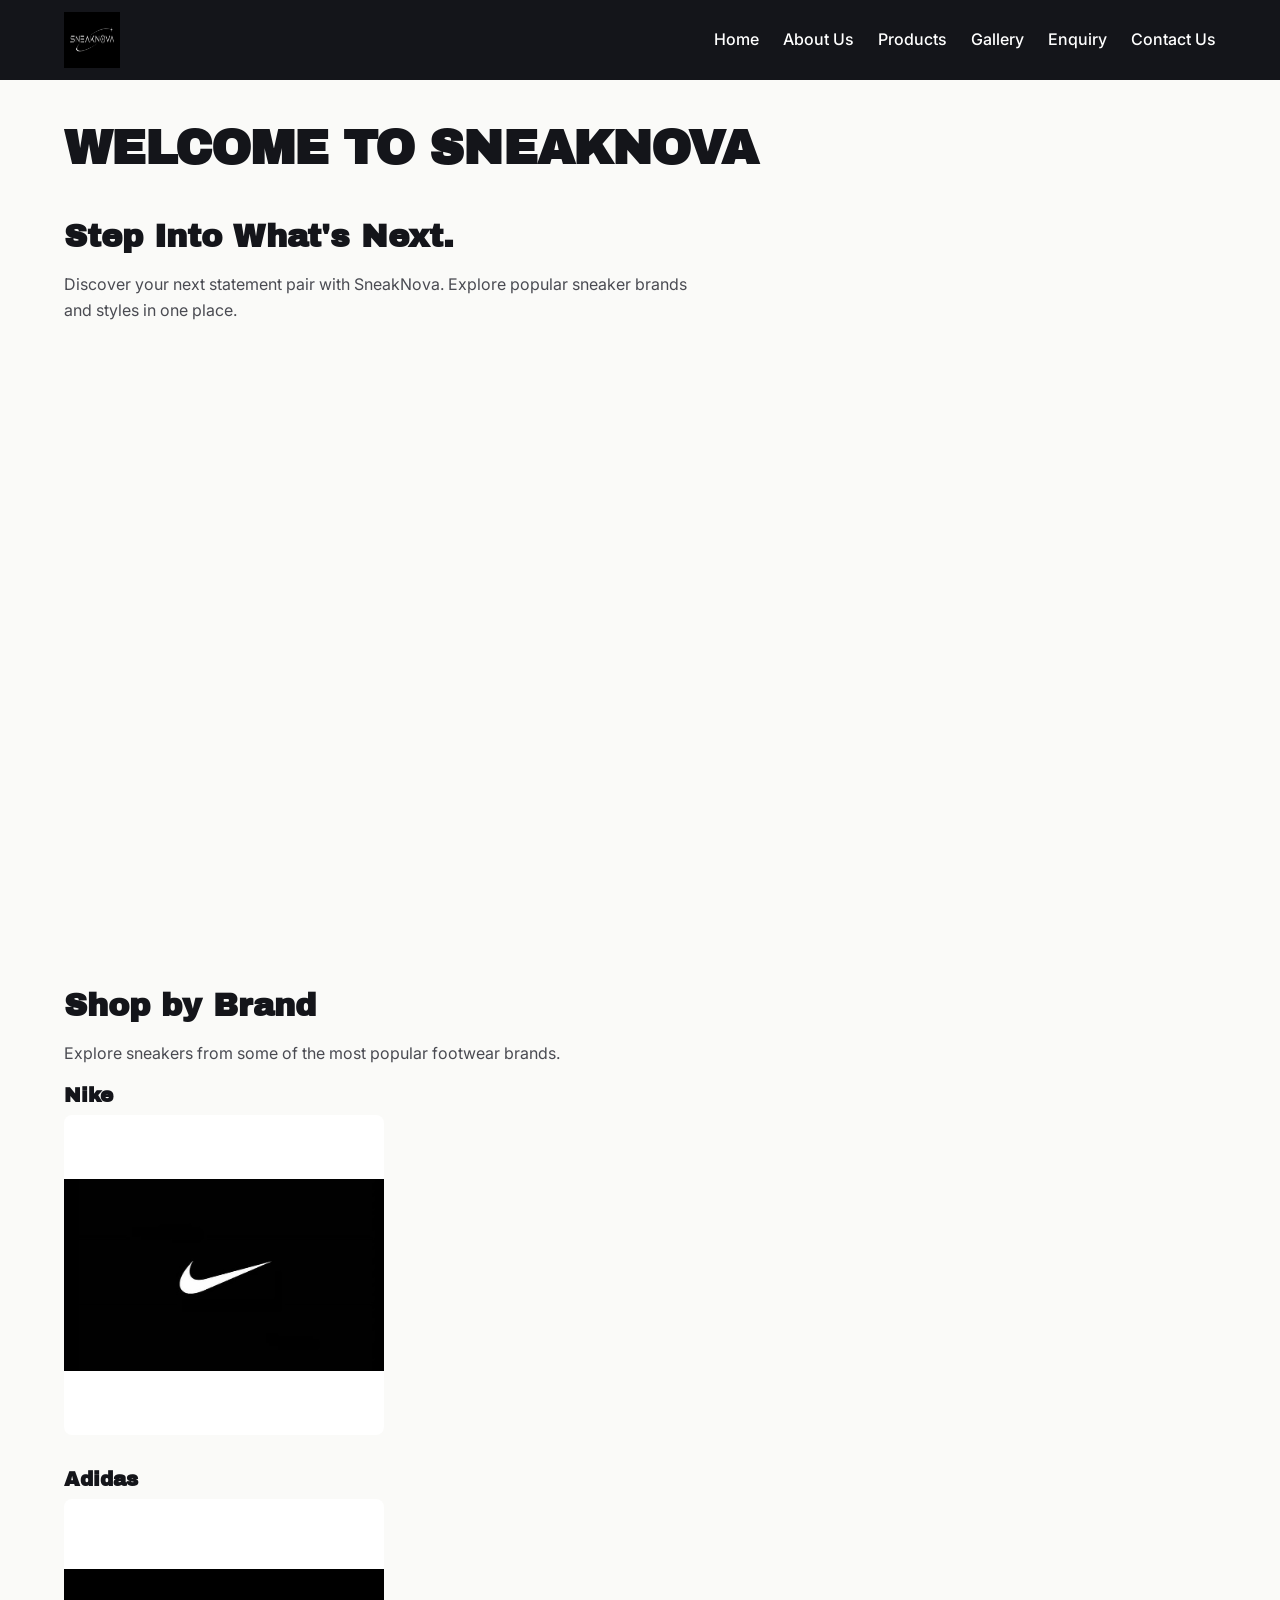
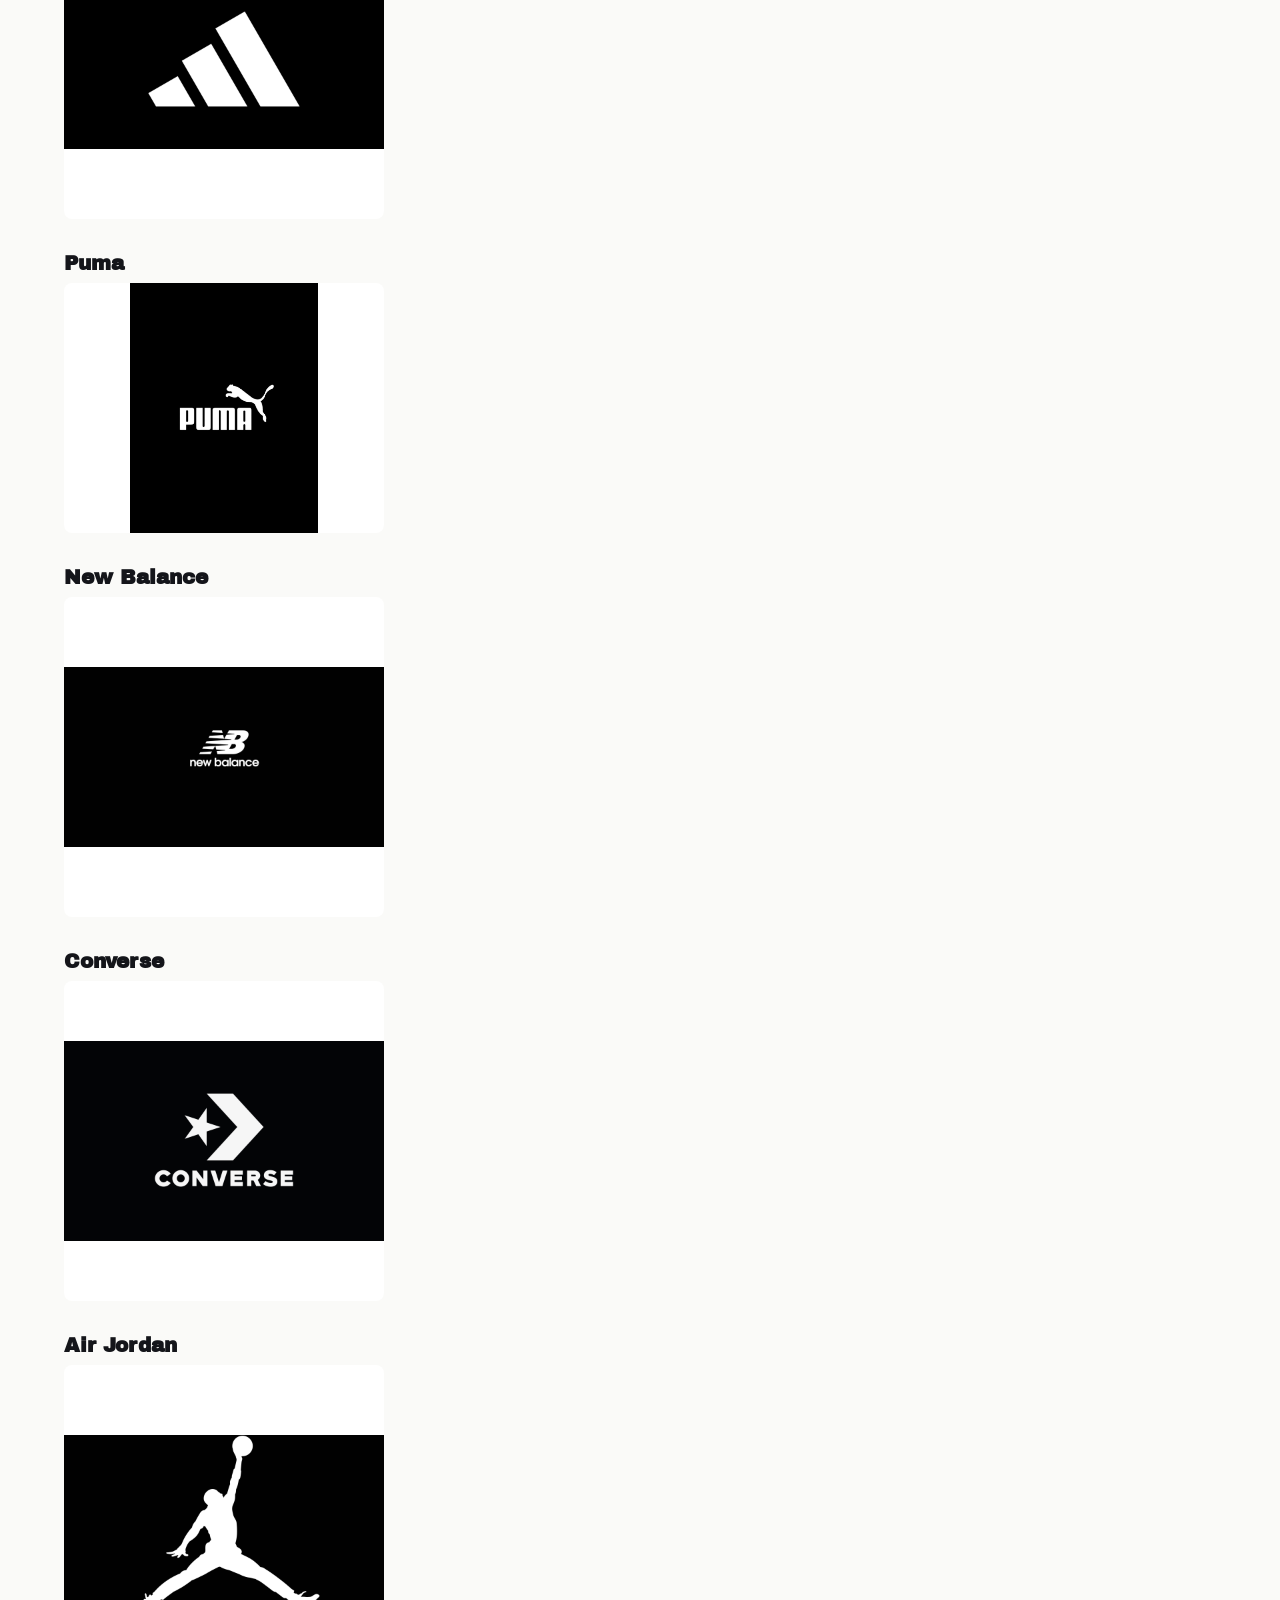
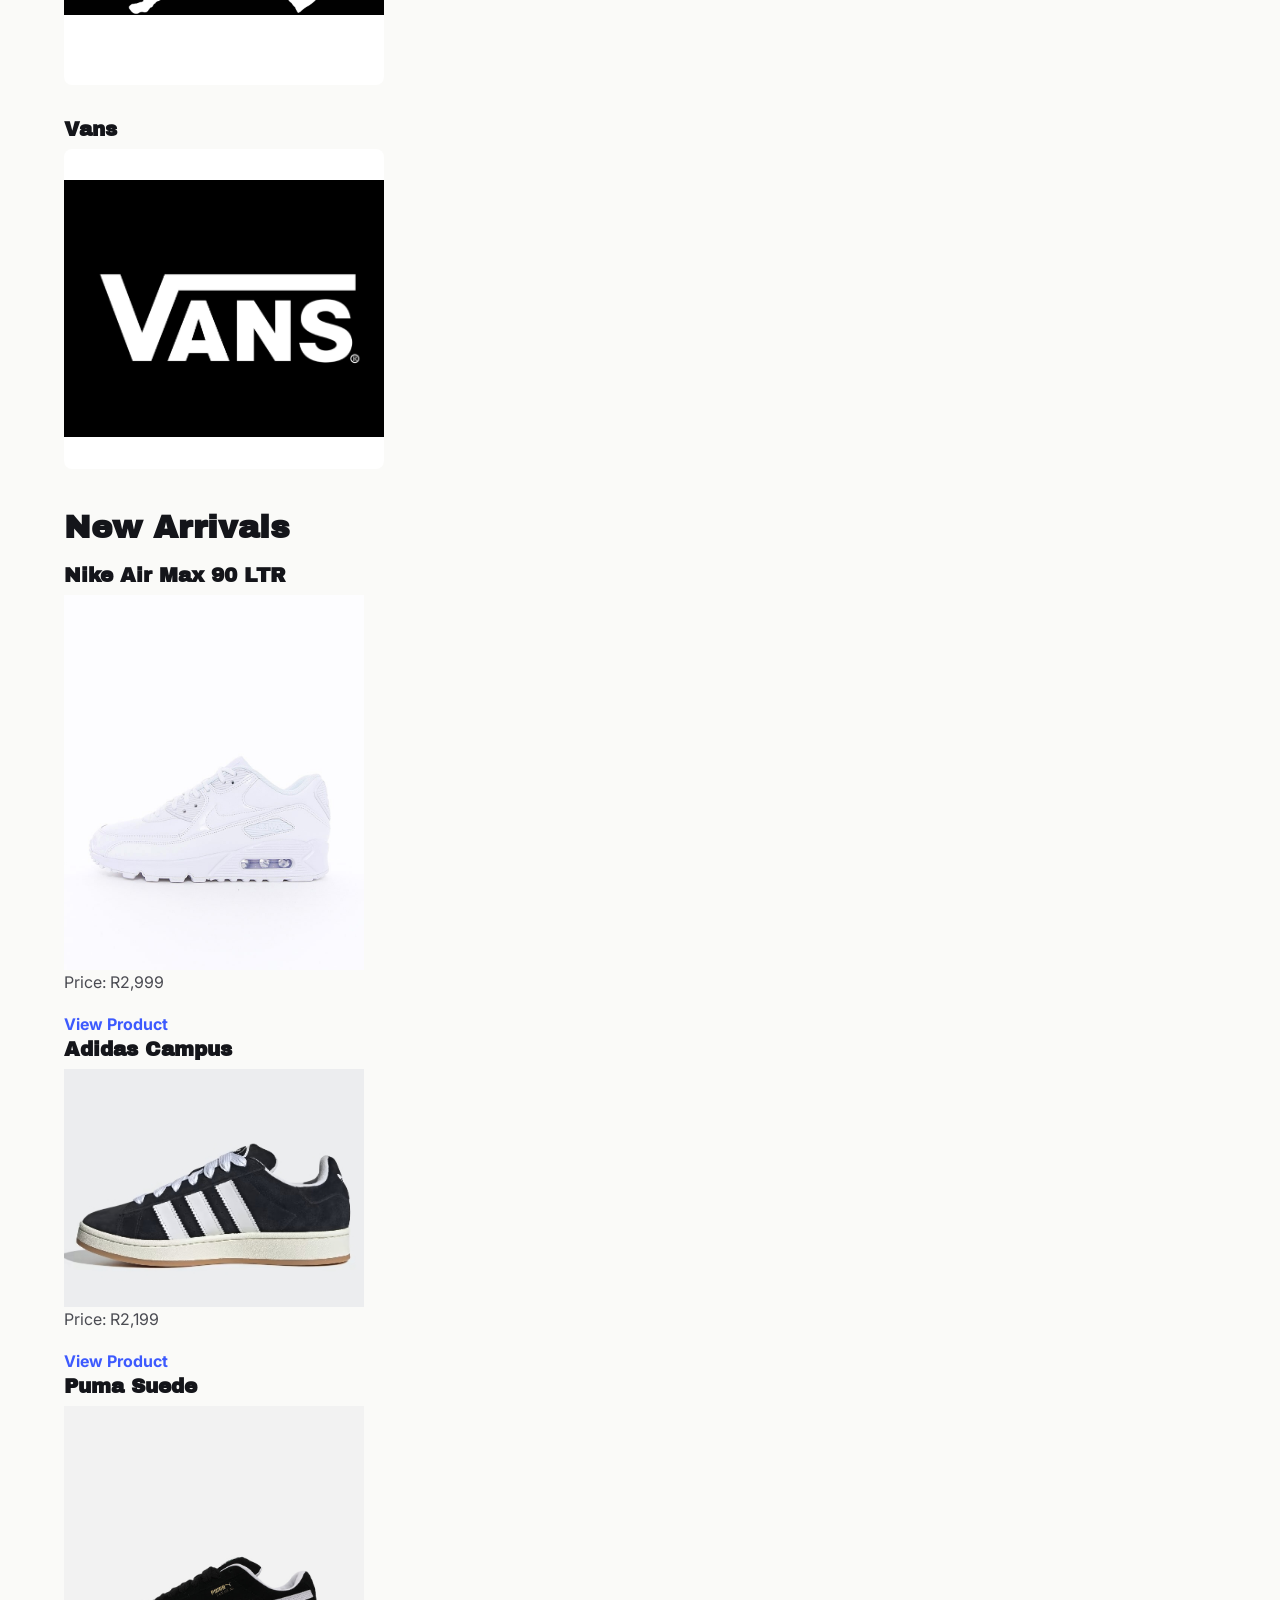
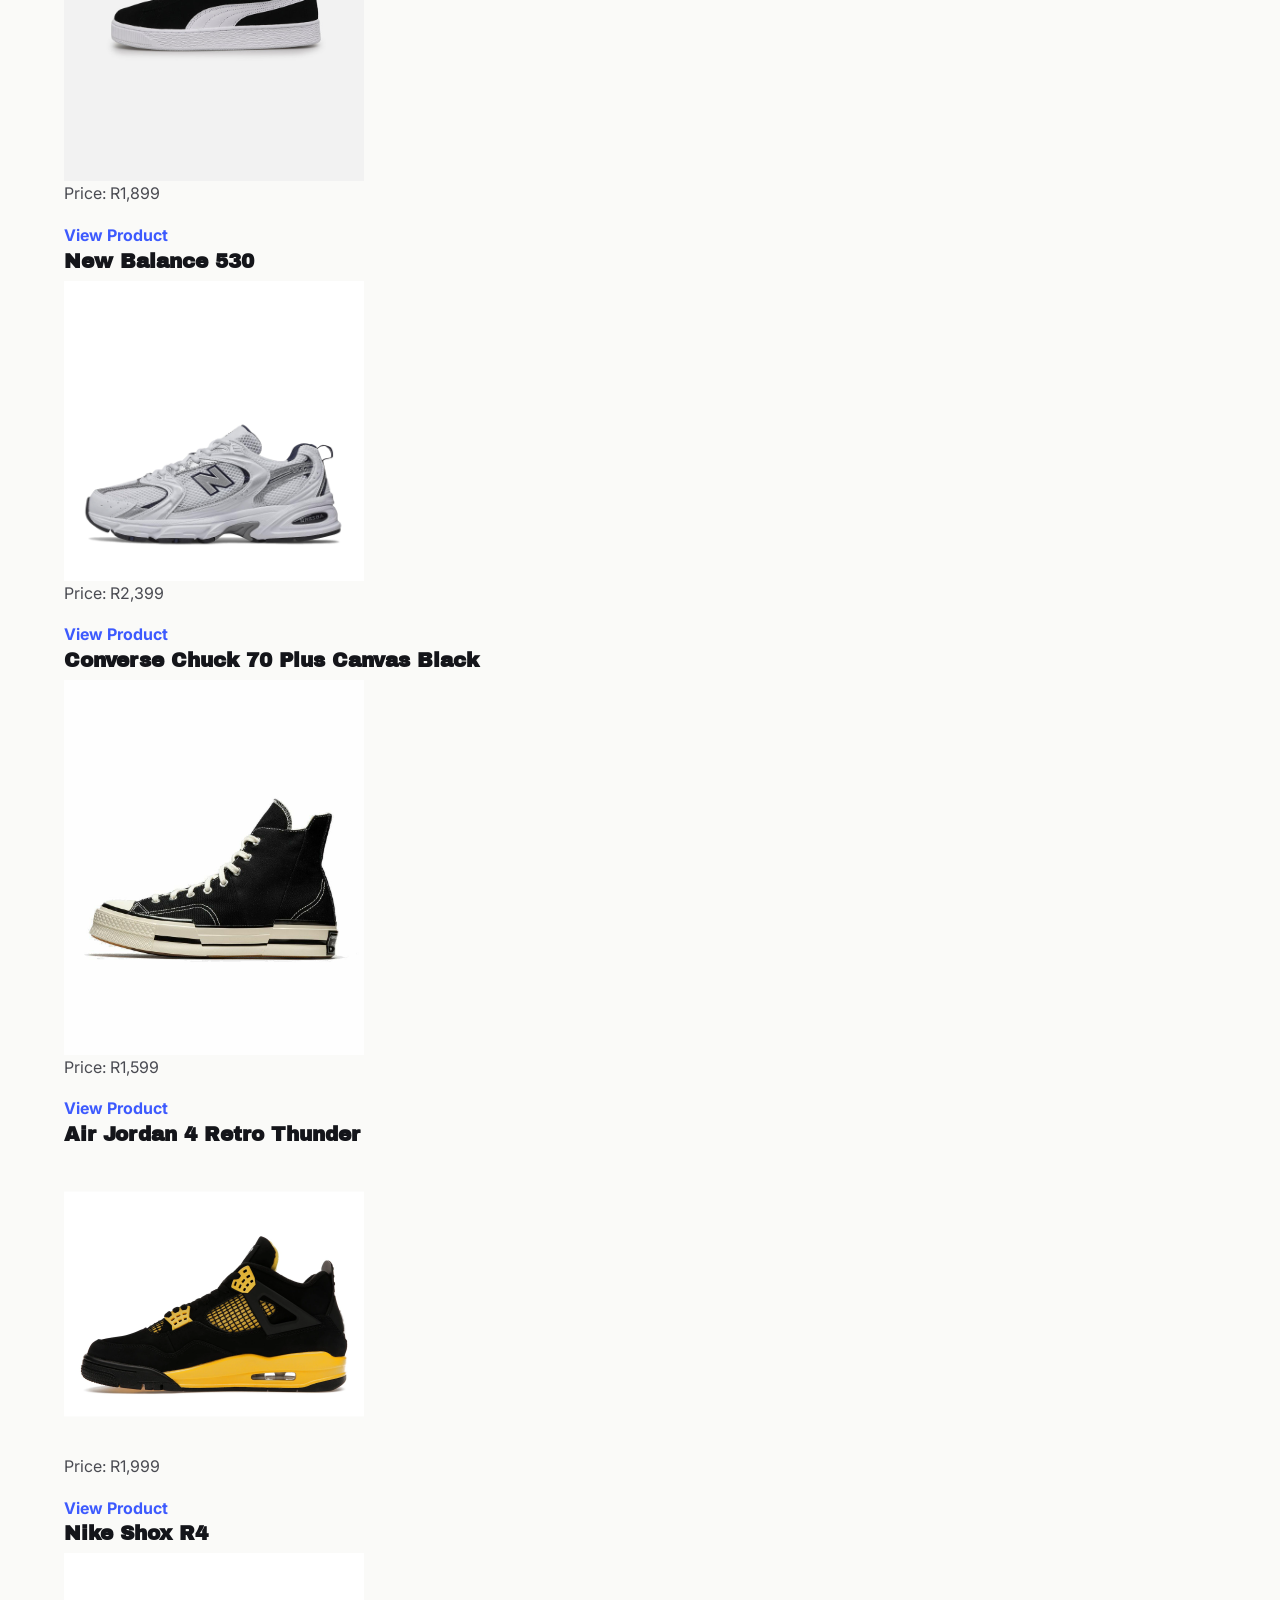
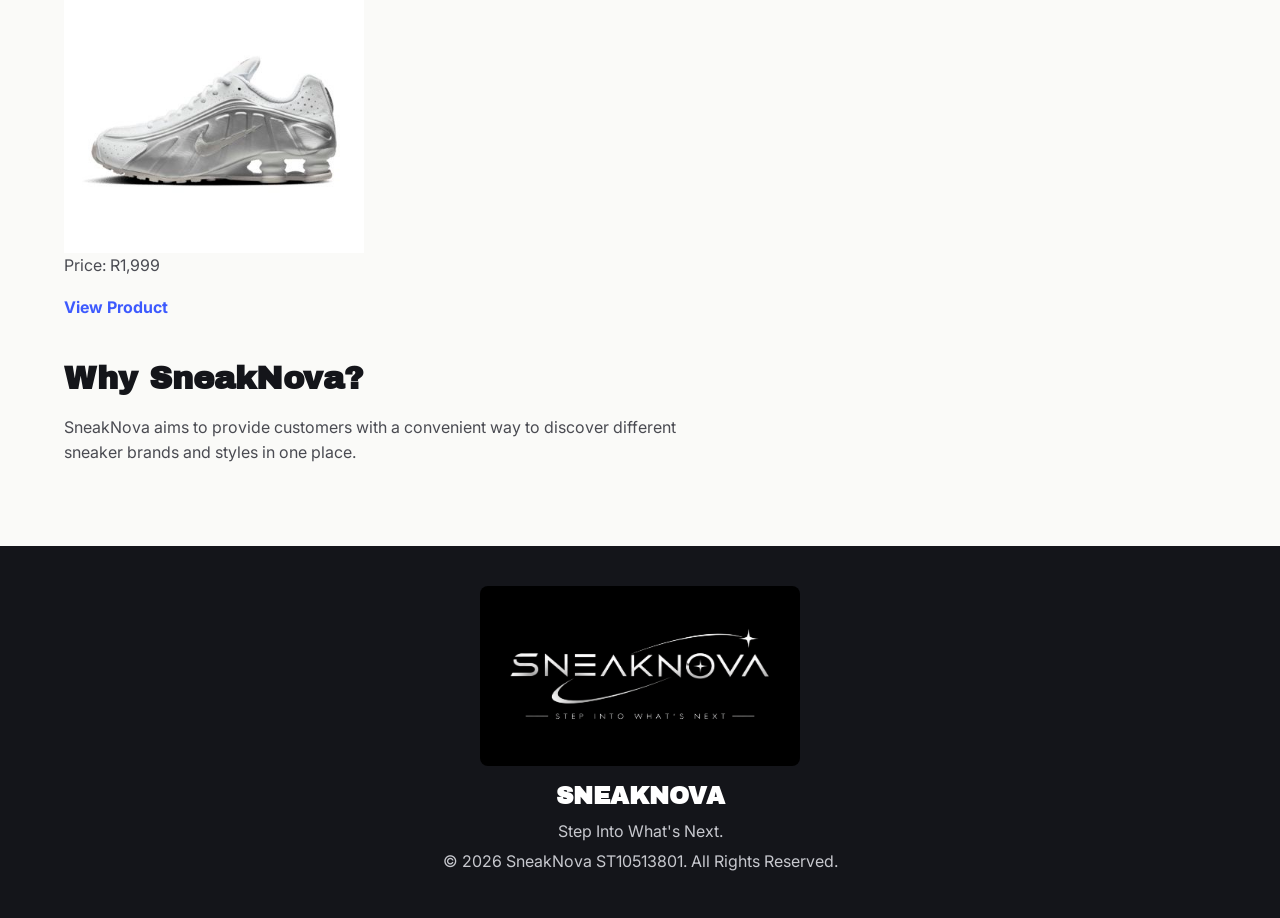
==== index.html @ 140d7f32 "Renamed home page to index.html and updated links" ====
<!DOCTYPE html>
<html lang="en">

<head>
    <meta charset="UTF-8">
    <meta name="viewport" content="width=device-width, initial-scale=1.0">
    <title>SneakNova | Premium Sneakers in South Africa</title>
    <meta name="description" content="Shop premium sneakers from Nike, Adidas, Puma, New Balance, Converse, Air Jordan and Vans at SneakNova. Step Into What's Next.">
    <meta name="keywords" content="sneakers, sneaker store, Nike, Adidas, Puma, New Balance, Converse, Air Jordan, Vans, South Africa">
    <meta name="author" content="Lesego Malesa">
    <link rel="stylesheet" href="style.css">
</head>

<body>

    <!-- Header and navigation -->
    <header>
        <nav>

            <img src="IMAGES/logo1.png" width="85" height="85" alt="SneakNova logo">

            <a href="index.html">Home</a>
            <a href="about.html">About Us</a>
            <a href="products.html">Products</a>
            <a href="gallery.html">Gallery</a>
            <a href="enquiry.html">Enquiry</a>
            <a href="contact.html">Contact Us</a>

        </nav>
    </header>


    <!-- Main content -->
    <main>

        <h1>WELCOME TO SNEAKNOVA</h1>

        <h2>Step Into What's Next.</h2>

        <p>
            Discover your next statement pair with SneakNova.
            Explore popular sneaker brands and styles in one place.
        </p>

        <!-- Welcome video -->
        <video width="100%" height="auto" autoplay muted loop playsinline>
            <source src="IMAGES/hero-video.mp4" type="video/mp4">
        </video>


        <h2>Shop by Brand</h2>

        <p>
            Explore sneakers from some of the most popular footwear brands.
        </p>

        <div class="brand-item">

        <h3>Nike</h3>

        <img src="IMAGES/nike-logo.jpg" width="300" alt="Nike logo">

        </div>

        <div class="brand-item">

        <h3>Adidas</h3>

        <img src="IMAGES/adidas-logo.jpg" width="300" alt="Adidas logo">

        </div>

        <div class="brand-item">

        <h3>Puma</h3>

        <img src="IMAGES/puma-logo.png" width="300" height="250" alt="Puma logo">

        </div>

        <div class="brand-item">

        <h3>New Balance</h3>

        <img src="IMAGES/new-balance-logo.jpg" width="300" alt="New Balance logo">

        </div>

        <div class="brand-item">

        <h3>Converse</h3>

        <img src="IMAGES/converse-logo.jpg" width="300" alt="Converse logo">

        </div>

        <div class="brand-item">

        <h3>Air Jordan</h3>

        <img src="IMAGES/Air-Jordan-emblem.jpg" width="300" alt="Air Jordan logo">

        </div>

        <div class="brand-item">

        <h3>Vans</h3>

        <img src="IMAGES/vans-logo.jpeg" width="300" alt="Vans logo">

        </div>

        <h2>New Arrivals</h2>


        <h3>Nike Air Max 90 LTR</h3>

        <img src="IMAGES/nike-wmns-air-max-90-325213-133-p42345.jpg" width="300" alt="Nike Air Max 90 LTR">

        <p>Price: R2,999</p>

        <a href="products.html">View Product</a>


        <h3>Adidas Campus</h3>

        <img src="IMAGES/campus-00.jpeg" width="300" alt="Adidas Campus">

        <p>Price: R2,199</p>

        <a href="products.html">View Product</a>


        <h3>Puma Suede</h3>

        <img src="IMAGES/puma-suede.jpg" width="300" alt="Puma Suede">

        <p>Price: R1,899</p>

        <a href="products.html">View Product</a>


        <h3>New Balance 530</h3>

        <img src="IMAGES/new-balance-530.jpg" width="300" alt="New Balance 530">

        <p>Price: R2,399</p>

        <a href="products.html">View Product</a>


        <h3>Converse Chuck 70 Plus Canvas Black</h3>

        <img src="IMAGES/converse-chuck.jpg" width="300" alt="Converse Chuck 70 Plus Canvas Black">

        <p>Price: R1,599</p>

        <a href="products.html">View Product</a>

        <h3>Air Jordan 4 Retro Thunder</h3>

        <img src="IMAGES/air-jordan-4-retro-thunder.png" width="300" alt="Air Jordan 4 Retro Thunder">

        <p>Price: R1,999</p>

        <a href="products.html">View Product</a>

        <h3>Nike Shox R4</h3>

        <img src="IMAGES/shox-r4.jfif" width="300" alt="Nike Shox R4">

        <p>Price: R1,999</p>

        <a href="products.html">View Product</a>


        <h2>Why SneakNova?</h2>

        <p>
            SneakNova aims to provide customers with a convenient
            way to discover different sneaker brands and styles
            in one place.
        </p>

    </main>


    <!-- Footer -->
    <footer>

        <img src="IMAGES/logo-and-slogan1.png" width="100%" alt="SneakNova logo and slogan">

        <h2>SNEAKNOVA</h2>

        <p>Step Into What's Next.</p>

        <p>&copy; 2026 SneakNova ST10513801. All Rights Reserved.</p>

    </footer>

</body>
</html>
---- style.css ----
/* Google fonts */

@import url('https://fonts.googleapis.com/css2?family=Archivo+Black&family=Inter:wght@400;500;700&display=swap');

* {
    margin: 0;
    padding: 0;
    box-sizing: border-box;
}

img {
    max-width: 100%;
    display: block;
}

a {
    text-decoration: none;
    color: inherit;
}

ul {
    list-style: none;
}

:root {
    --color-bg: #FAFAF8;
    --color-ink: #14151A;
    --color-ink-soft: #4A4B52;
    --color-dark: #14151A;
    --color-accent: #3D5AFE;
    --color-accent-dark: #2A3ECC;
    --color-highlight: #FFB100;
    --color-border: #E4E3DD;
 
    --font-display: 'Archivo Black', sans-serif;
    --font-body: 'Inter', sans-serif;
 
    --max-width: 75rem;
    --gap: 1.5rem;
    
}

html {
    font-size: 100%;
    scroll-behavior: smooth;
}

body {
    font-family: var(--font-body);
    color: var(--color-ink);
    background-color: var(--color-bg);
    line-height: 1.6;
}

/* Typography */

h1, h2, h3 {
    font-family: var(--font-display);
    line-height: 1.2;
    color: var(--color-ink);
}

h1 {
    font-size: clamp(2rem, 4vw, 3rem);
    margin-bottom: 1rem;
    letter-spacing: -0.02em;
}

h2 {
    font-size: clamp(1.5rem, 3vw, 2rem);
    margin: 2.5rem 0 1rem;
}

h3 {
    font-size: 1.25rem;
    margin-bottom: 0.5rem;
}

p {
    max-width: 65ch;/* this keeps the line length readable */
    margin-bottom: 1rem;
    color: var(--color-ink-soft);
}

/* Header and Navigation */

header {
    background-color: var(--color-dark);
    position: sticky;
    top: 0;
    z-index: 10;
}

nav {
    max-width: var(--max-width);
    margin: 0 auto;
    display: flex;
    align-items: center;
    gap: 1.5rem;
    padding: 0.75rem 1.5rem;
    flex-wrap: wrap;
}

nav img {
    width: 3.5rem;
    height: 3.5rem;
    margin-right: auto;/* this pushes the navigation links to the right */
}

nav a {
    color: #FFFFFF;
    font-weight: 500;
    padding: 0.5rem 0;
    position: relative;
}

/* Interactive states */

nav a:hover,
nav a:focus {
    color: var(--color-highlight);
}

nav a::after {
    content: "";
    position: absolute;
    left: 0;
    bottom: -2px;
    width: 0;
    height: 2px;
    background-color: var(--color-highlight);
    transition: width 0.2s ease;
}

nav a:hover::after,
nav a:focus::after {
    width: 100%;
}

/* Layout which contains the main content */

main {
    max-width: var(--max-width);
    margin: 0 auto;
    padding: 2.5rem 1.5rem 4rem;
    gap: var(--gap);
}

/* Product grid (products.html) */

.product-grid {
    display: grid;
    grid-template-columns: repeat(3, 1fr);
    gap: var(--gap);
}

.product-card {
    background-color: #FFFFFF;
    border: 1px solid var(--color-border);
    border-radius: 0.5rem;
    padding: 1.25rem;
    box-shadow: 0 1px 3px rgba(0, 0, 0, 0.06);
    transition: transform 0.2s ease, box-shadow 0.2s ease;
}

.product-card img {
    border-radius: 0.375rem;
    margin-bottom: 0.75rem;
    aspect-ratio: 4 / 3;
    object-fit: cover;
    width: 100%;
}

.product-card p {
    font-weight: 700;
    color: var(--color-ink);
}

.product-card a {
    display: inline-block;
    margin-top: 0.5rem;
    padding: 0.5rem 1rem;
    background-color: var(--color-accent);
    color: #FFFFFF;
    font-weight: 500;
    border-radius: 0.375rem;
}

.product-card a:hover,
.product-card a:focus {
    background-color: var(--color-accent-dark);
}

/* Gallery grid (gallery.html) */

.gallery-grid {
    display: grid;
    grid-template-columns: repeat(auto-fit, minmax(12rem, 1fr));
    gap: var(--gap);
}

.gallery-grid img {
    border-radius: 0.5rem;
    aspect-ratio: 1 / 1;
    object-fit: cover;
    width: 100%;
}

/* Brand list (home.html) */

.brand-item {
    margin-bottom: 2rem;
}

.brand-item img {
    width: 100%;
    max-width: 20rem;
    aspect-ratio: 1 / 1;
    object-fit: contain;
    background-color: #FFFFFF;
    border-radius: 0.5rem;
}
/* Contact page layout */

.contact-grid {
    display: grid;
    grid-template-columns: 1fr 1fr;
    gap: var(--gap);
}

/* Visual styles */

a.enquiry-link,
main > a {
    color: var(--color-accent);
    font-weight: 700;
}

main > a:hover,
main > a:focus {
    text-decoration: underline;
}

video {
    border-radius: 0.5rem;
    margin-bottom: 1.5rem;
}

/* Footer */

footer {
    background-color: var(--color-dark);
    color:#FFFFFF;
    text-align: center;
    padding: 2.5rem 1.5rem;
}

footer img {
    max-width: 20rem;
    margin: 0 auto 1rem;
    border-radius: 0.5rem;
    border-radius: 0.5rem;
}

footer h2 {
    color:#FFFFFF;
    font-size: 1.5rem;
    margin: 0 0 0.5rem;
}

footer p {
    color: #C7C8CE;
    max-width: none;
    margin-bottom: 0.25rem;
}

/* =========================================================
   GALLERY LIGHTBOX (gallery.html)
   ========================================================= */

.gallery-grid img {
    cursor: zoom-in;
    transition: transform 0.2s ease, box-shadow 0.2s ease;
}

.gallery-grid img:hover,
.gallery-grid img:focus {
    transform: scale(1.03);
    box-shadow: 0 8px 20px rgba(0, 0, 0, 0.2);
    outline: 2px solid var(--color-accent);
    outline-offset: 2px;
}

.lightbox {
    position: fixed;
    inset: 0;
    z-index: 100;
    display: flex;
    flex-direction: column;
    align-items: center;
    justify-content: center;
    gap: 1rem;
    padding: 1rem;
    background-color: rgba(20, 21, 26, 0.92);
    animation: lightbox-fade 0.25s ease;
}

.lightbox[hidden] {
    display: none;
}

.lightbox img {
    max-width: min(90vw, 60rem);
    max-height: 75vh;
    object-fit: contain;
    border-radius: 0.5rem;
}

.lightbox p {
    max-width: none;
    margin: 0;
    color: #FFFFFF;
    text-align: center;
}

.lightbox button {
    position: absolute;
    width: 3rem;
    height: 3rem;
    font-size: 1.75rem;
    line-height: 1;
    color: var(--color-ink);
    background-color: #FFFFFF;
    border: 0;
    border-radius: 50%;
    cursor: pointer;
}

.lightbox button:hover,
.lightbox button:focus {
    background-color: var(--color-highlight);
}

.lightbox-close { top: 1rem; right: 1rem; }
.lightbox-prev { left: 0.75rem; top: 50%; }
.lightbox-next { right: 0.75rem; top: 50%; }

.no-scroll {
    overflow: hidden;
}

@keyframes lightbox-fade {
    from { opacity: 0; }
    to { opacity: 1; }
}

/* Map (contact.html) */
.map-tabs {
    display: flex;
    gap: 0.75rem;
    margin-bottom: 1rem;
}

.map-tabs button {
    padding: 0.625rem 1.25rem;
    font: inherit;
    font-weight: 500;
    color: var(--color-ink);
    background-color: #FFFFFF;
    border: 1px solid var(--color-ink-soft);
    border-radius: 0.375rem;
    cursor: pointer;
}

.map-tabs button[aria-pressed="true"] {
    color: #FFFFFF;
    background-color: var(--color-accent);
    border-color: var(--color-accent);
}

#map-frame {
    display: block;
    width: 100%;
    height: 24rem;
    border: 1px solid var(--color-border);
    border-radius: 0.5rem;
}

/* Product search, filter and sort (products.html) */
.product-tools {
    display: flex;
    flex-wrap: wrap;
    align-items: flex-end;
    gap: 1rem;
    margin-bottom: 1rem;
}

.product-tools div {
    display: flex;
    flex-direction: column;
    gap: 0.375rem;
}

.product-tools label {
    font-weight: 500;
}

.product-tools input,
.product-tools select {
    font: inherit;
    color: var(--color-ink);
    padding: 0.625rem 0.75rem;
    background-color: #FFFFFF;
    border: 1px solid var(--color-ink-soft);
    border-radius: 0.375rem;
}

.product-tools input:focus,
.product-tools select:focus {
    outline: 2px solid var(--color-accent);
    outline-offset: 2px;
}

.product-tools button {
    padding: 0.625rem 1.25rem;
    font: inherit;
    font-weight: 500;
    color: var(--color-ink);
    background-color: transparent;
    border: 1px solid var(--color-ink-soft);
    border-radius: 0.375rem;
    cursor: pointer;
}

.product-tools button:hover,
.product-tools button:focus {
    background-color: var(--color-highlight);
}

.product-card[hidden] {
    display: none;
}

/* Responsive design */

/* Tablet */
@media screen and (max-width: 48rem) {
    nav {
        justify-content: center;
        text-align: center;
    }

    nav img {
        margin: 0 auto;
    }

    .contact-grid {
        grid-template-columns: 1fr; /* multi-column -> single-column */
    }

    .product-grid,
    .gallery-grid {
        grid-template-columns: repeat(2, 1fr);
    }
}

/* Mobile */
@media screen and (max-width: 30rem) {
    html {
        font-size: 93.75%;
    }

    nav {
        flex-direction: column;
        gap: 0.75rem;
        padding: 1rem;
    }

    main {
        padding: 1.5rem 1rem 3rem;
    }

    .product-grid,
    .gallery-grid {
        grid-template-columns: 1fr; /* single columns in small phones */
    }

    footer img {
        max-width: 100%;
    }
}

/* =========================================================
   FORMS (enquiry.html and contact.html)
   ========================================================= */

:root {
    --color-error: #C62828;
    --color-success: #1B7F3B;
    --color-warning: #B26A00;
}

.site-form {
    display: grid;
    gap: 1.5rem;
    max-width: 48rem;
    padding: 1.5rem;
    background-color: #FFFFFF;
    border: 1px solid var(--color-border);
    border-radius: 0.5rem;
    box-shadow: 0 1px 3px rgba(0, 0, 0, 0.06);
}

.site-form fieldset {
    display: grid;
    grid-template-columns: repeat(auto-fit, minmax(14rem, 1fr));
    gap: 1rem;
    border: 0;
}

.site-form legend {
    font-family: var(--font-display);
    font-size: 1.25rem;
    margin-bottom: 0.75rem;
}

.field {
    display: flex;
    flex-direction: column;
    gap: 0.375rem;
}

.field-wide {
    grid-column: 1 / -1;
}

.site-form label,
.label-text {
    font-weight: 500;
}

.site-form label.inline {
    display: flex;
    align-items: center;
    gap: 0.5rem;
    font-weight: 400;
}

.radio-group {
    display: flex;
    gap: 1.5rem;
}

.site-form input,
.site-form select,
.site-form textarea {
    font: inherit;
    color: var(--color-ink);
    padding: 0.625rem 0.75rem;
    background-color: #FFFFFF;
    border: 1px solid var(--color-ink-soft);
    border-radius: 0.375rem;
}

.site-form input:focus,
.site-form select:focus,
.site-form textarea:focus {
    outline: 2px solid var(--color-accent);
    outline-offset: 2px;
}

.site-form [aria-invalid="true"] {
    border-color: var(--color-error);
}

.error {
    min-height: 1.25rem;
    font-size: 0.875rem;
    color: var(--color-error);
}

.form-actions {
    display: flex;
    flex-wrap: wrap;
    gap: 1rem;
}

.site-form button,
.form-response a.button {
    padding: 0.75rem 1.5rem;
    font: inherit;
    font-weight: 700;
    color: #FFFFFF;
    background-color: var(--color-accent);
    border: 0;
    border-radius: 0.375rem;
    cursor: pointer;
    display: inline-block;
}

.site-form button:hover,
.site-form button:focus,
.form-response a.button:hover,
.form-response a.button:focus {
    background-color: var(--color-accent-dark);
}

.site-form button.secondary {
    color: var(--color-ink);
    background-color: transparent;
    border: 1px solid var(--color-ink-soft);
}

.form-response {
    max-width: 48rem;
    margin-top: 1.5rem;
    padding: 1.5rem;
    background-color: #FFFFFF;
    border: 1px solid var(--color-border);
    border-left: 0.375rem solid var(--color-accent);
    border-radius: 0.5rem;
}

.form-response[hidden] {
    display: none;
}

.form-response ul {
    margin: 0 0 1rem 1.25rem;
}

.form-response pre {
    margin-bottom: 1rem;
    padding: 1rem;
    overflow-x: auto;
    white-space: pre-wrap;
    background-color: var(--color-bg);
    border-radius: 0.375rem;
}

.form-response .success { color: var(--color-success); font-weight: 700;}
.form-response .warning { color: var(--color-warning); font-weight: 700;}
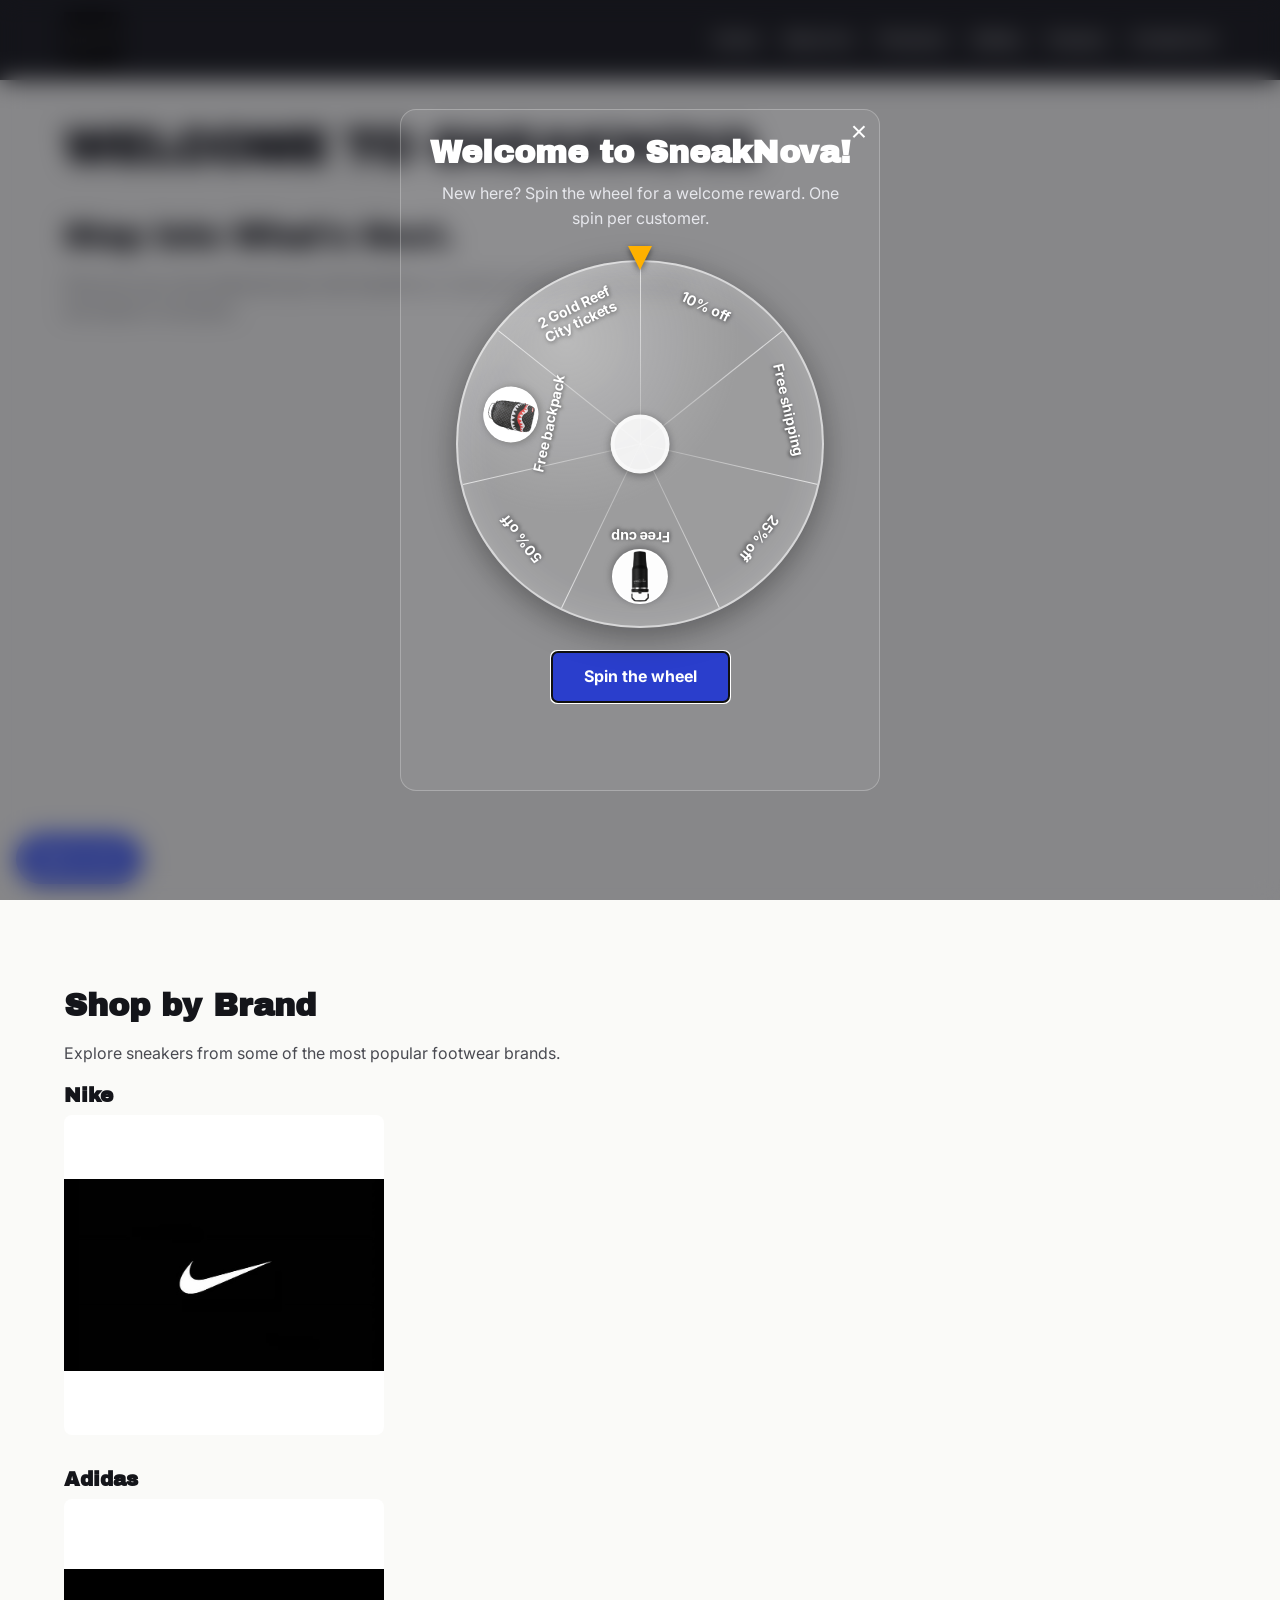
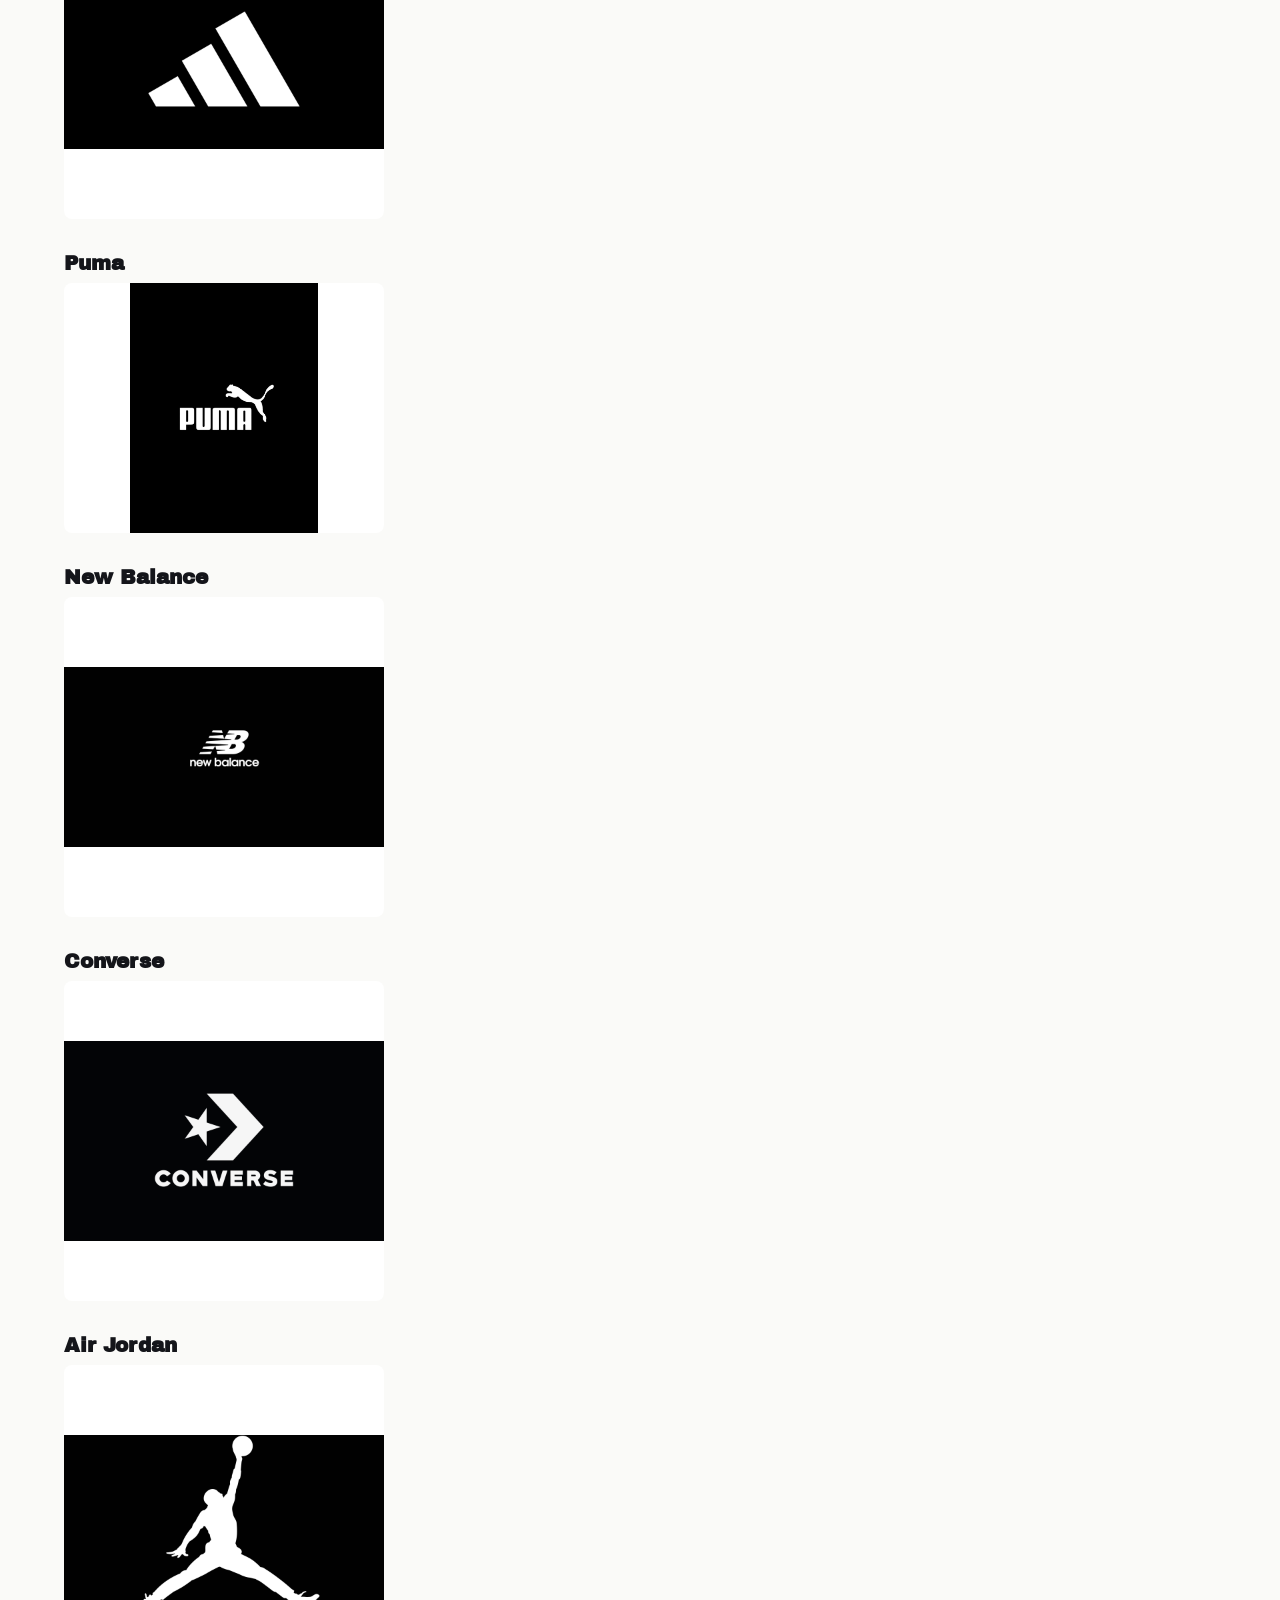
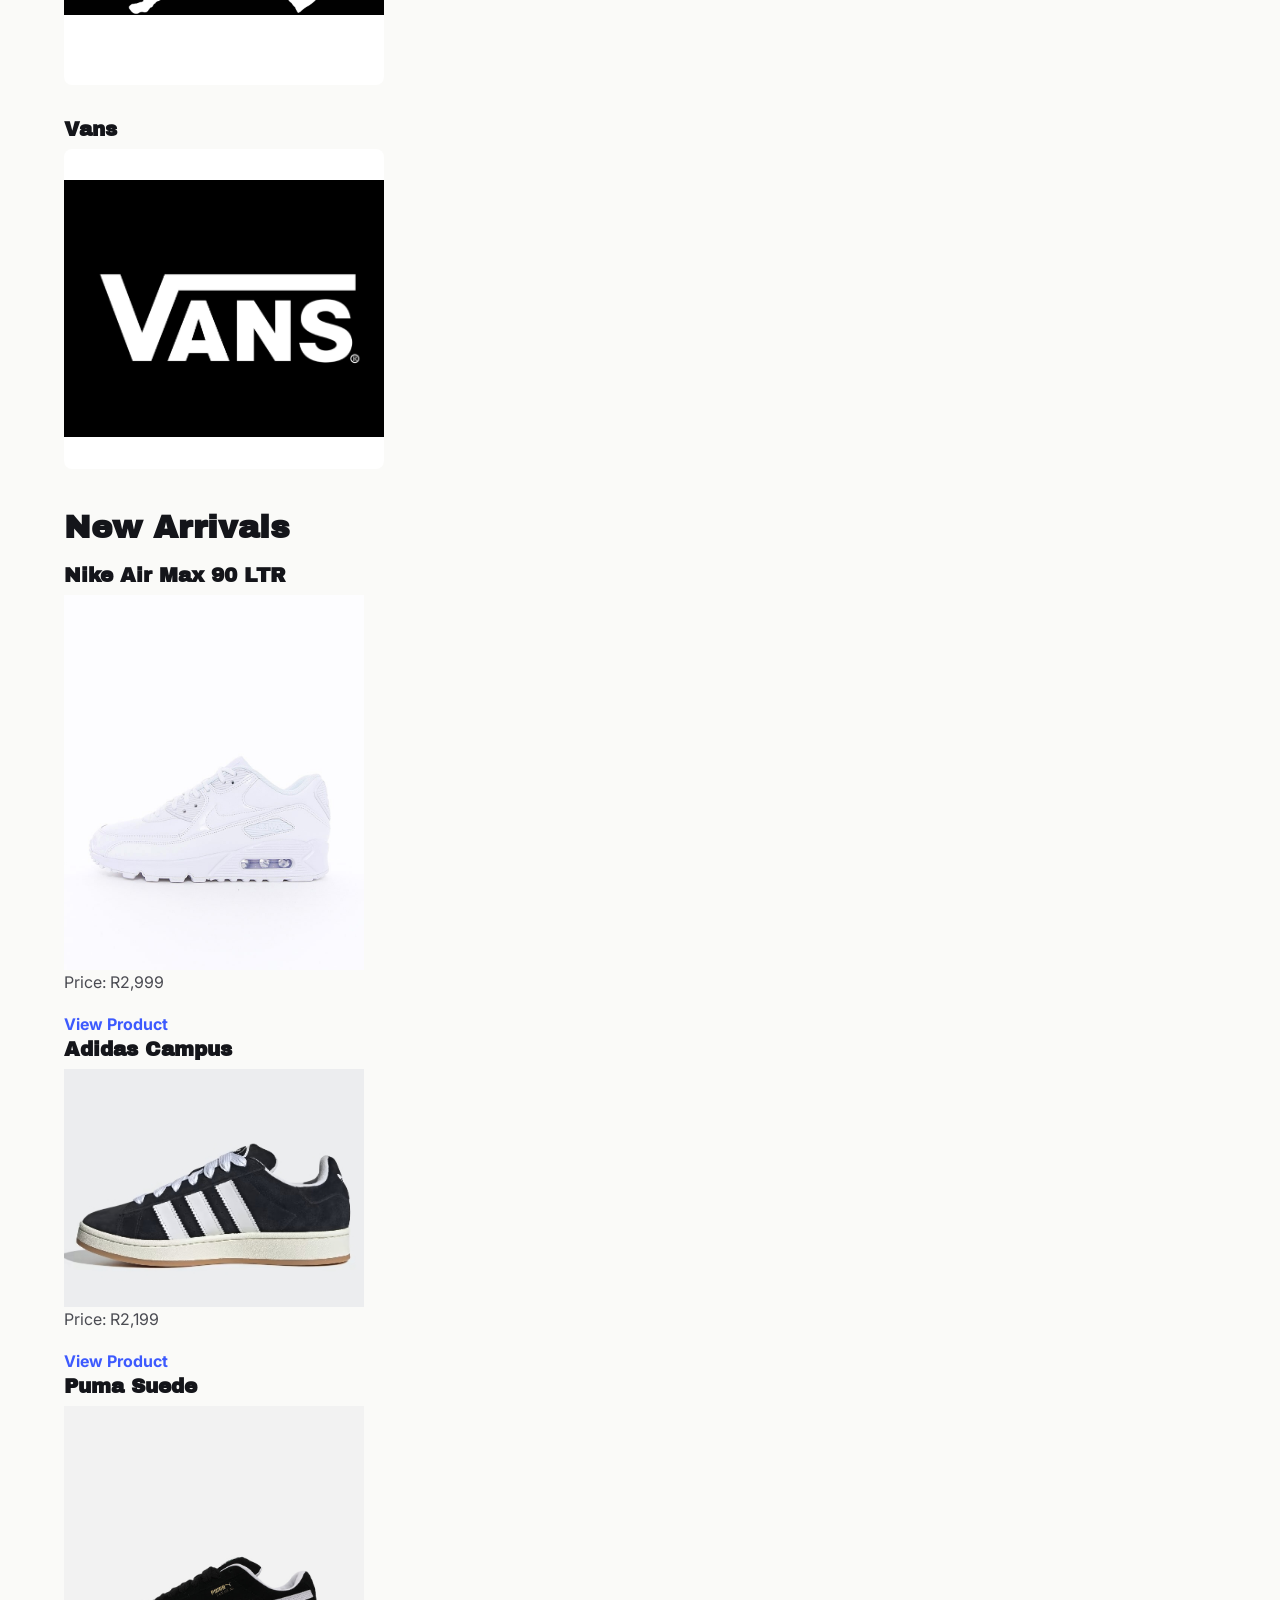
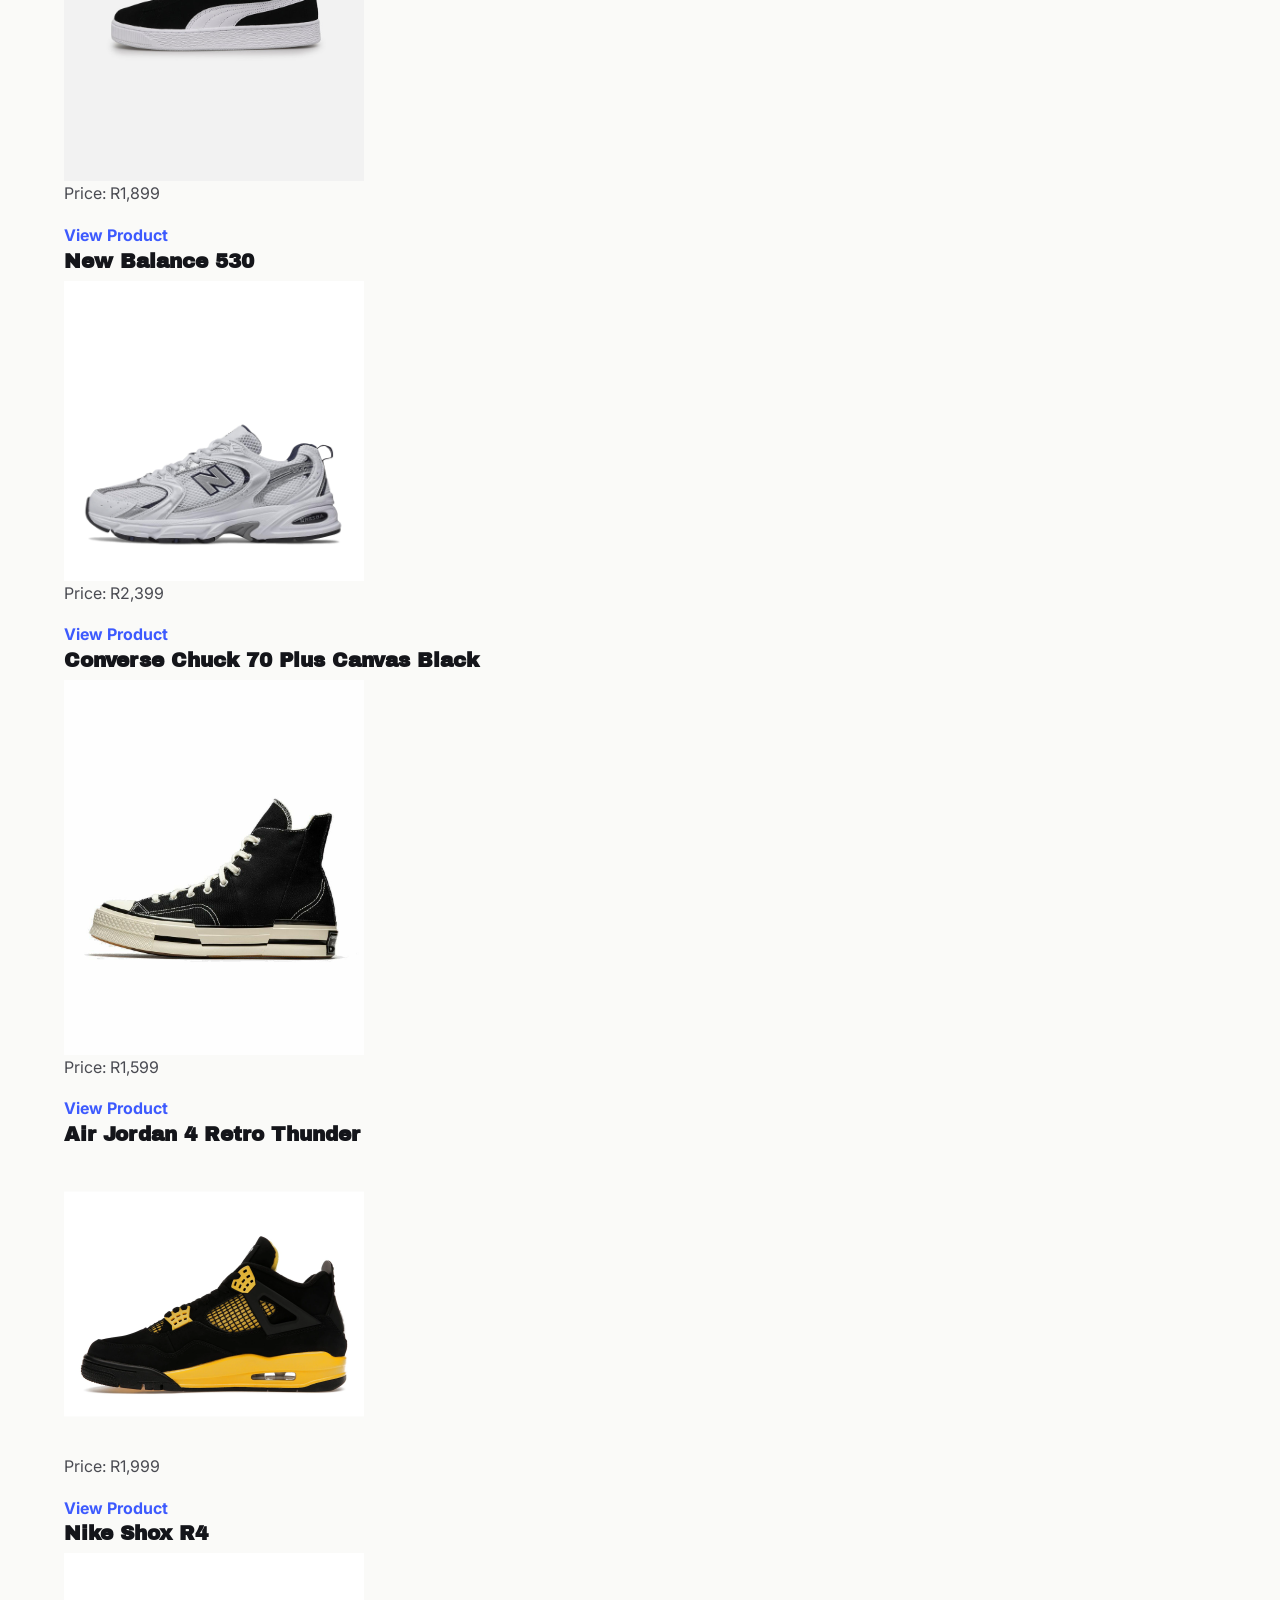
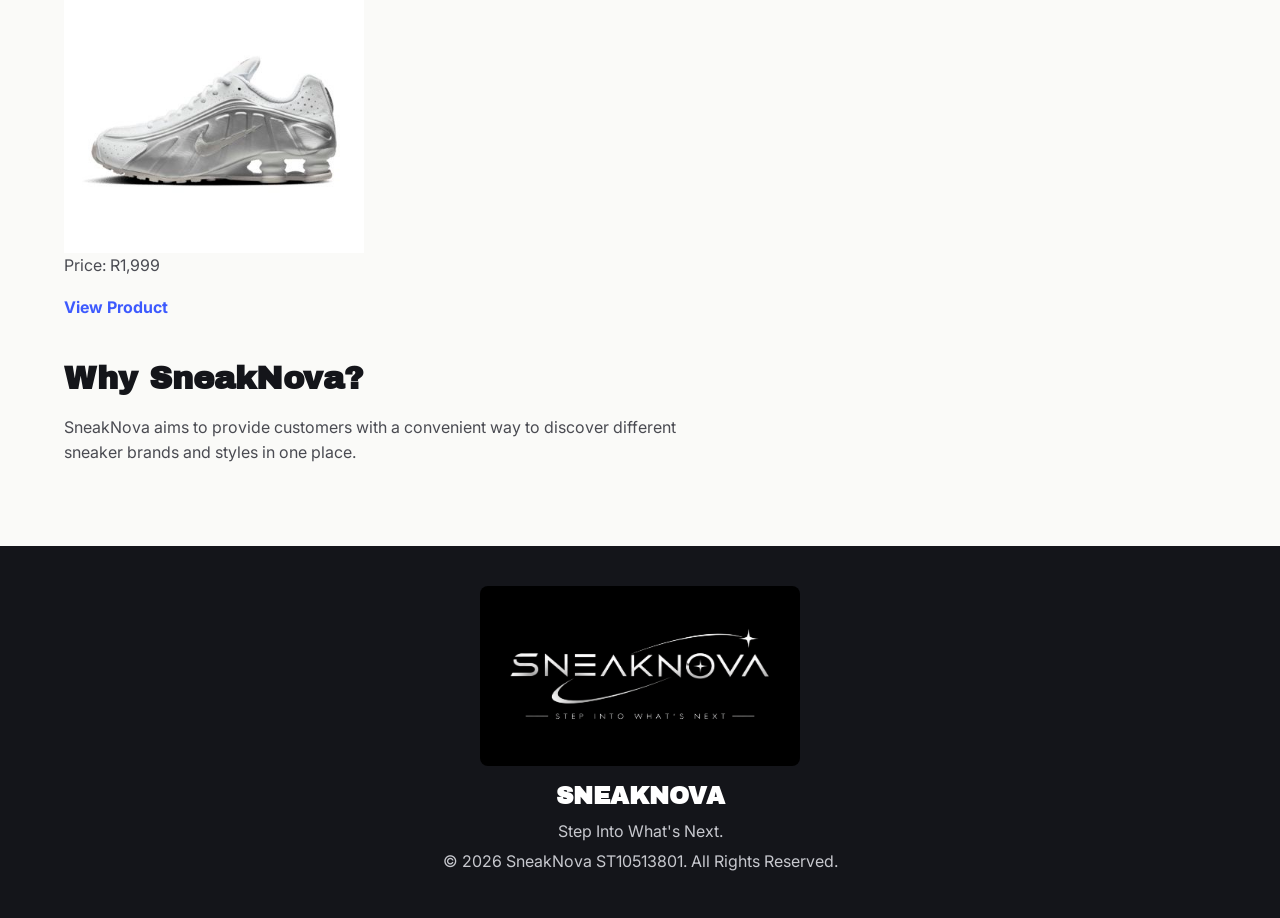
==== commit 2f608ec9: "Add spin-the-wheel welcome reward" ====
--- a/index.html
+++ b/index.html
@@ -9,6 +9,7 @@
     <meta name="keywords" content="sneakers, sneaker store, Nike, Adidas, Puma, New Balance, Converse, Air Jordan, Vans, South Africa">
     <meta name="author" content="Lesego Malesa">
     <link rel="stylesheet" href="style.css">
+    <script src="JS/wheel.js" defer></script>
 </head>
 
 <body>
--- a/style.css
+++ b/style.css
@@ -441,6 +441,224 @@
     display: none;
 }
 
+/* =========================================================
+   SPIN THE WHEEL (index.html)
+   Replaces the old wheel styles in style.css
+   ========================================================= */
+
+.wheel-fab {
+    position: fixed;
+    bottom: 1rem;
+    left: 1rem;
+    z-index: 90;
+    max-width: calc(100vw - 2rem);
+    padding: 0.75rem 1.25rem;
+    font: inherit;
+    font-weight: 700;
+    text-align: left;
+    color: #FFFFFF;
+    background-color: var(--color-accent);
+    border: 0;
+    border-radius: 2rem;
+    box-shadow: 0 4px 12px rgba(0, 0, 0, 0.25);
+    cursor: pointer;
+}
+
+.wheel-fab:hover,
+.wheel-fab:focus {
+    background-color: var(--color-accent-dark);
+}
+
+.wheel-fab.has-reward {
+    color: var(--color-ink);
+    background-color: var(--color-highlight);
+}
+
+/* Dark overlay; the page behind is blurred where the browser supports it */
+.wheel-modal {
+    position: fixed;
+    inset: 0;
+    z-index: 110;
+    display: flex;
+    align-items: center;
+    justify-content: center;
+    padding: 1rem;
+    overflow-y: auto;
+    background-color: rgba(20, 21, 26, 0.9);
+}
+
+@supports (backdrop-filter: blur(1px)) {
+    .wheel-modal {
+        background-color: rgba(20, 21, 26, 0.5);
+        backdrop-filter: blur(12px);
+    }
+}
+
+.wheel-modal[hidden] {
+    display: none;
+}
+
+.wheel-card {
+    position: relative;
+    width: 100%;
+    max-width: 30rem;
+    padding: 1.5rem;
+    text-align: center;
+    background-color: rgba(255, 255, 255, 0.06);
+    border: 1px solid rgba(255, 255, 255, 0.25);
+    border-radius: 1rem;
+}
+
+.wheel-card h2 {
+    margin: 0 0 0.5rem;
+    color: #FFFFFF;
+}
+
+.wheel-card p {
+    margin-left: auto;
+    margin-right: auto;
+    color: #E6E7EC;
+}
+
+.wheel-close {
+    position: absolute;
+    top: 0.5rem;
+    right: 0.75rem;
+    font-size: 1.75rem;
+    line-height: 1;
+    color: #FFFFFF;
+    background: none;
+    border: 0;
+    cursor: pointer;
+}
+
+.wheel-wrap {
+    --wheel: min(23rem, 82vw);
+    position: relative;
+    width: var(--wheel);
+    height: var(--wheel);
+    margin: 1.75rem auto 1.5rem;
+}
+
+/* The frosted-glass disc (this is the part that spins) */
+.wheel {
+    position: relative;
+    width: 100%;
+    height: 100%;
+    overflow: hidden;
+    background-color: rgba(255, 255, 255, 0.12);
+    border: 2px solid rgba(255, 255, 255, 0.6);
+    border-radius: 50%;
+    box-shadow: 0 8px 32px rgba(0, 0, 0, 0.35), inset 0 0 40px rgba(255, 255, 255, 0.2);
+    transition: transform 5s cubic-bezier(0.17, 0.67, 0.12, 0.99);
+}
+
+.wheel-line {
+    position: absolute;
+    top: 0;
+    left: 50%;
+    width: 1px;
+    height: 50%;
+    background: linear-gradient(rgba(255, 255, 255, 0.7), rgba(255, 255, 255, 0.15));
+    transform-origin: 50% 100%;
+}
+
+.wheel-slice {
+    position: absolute;
+    inset: 0;
+}
+
+.wheel-content {
+    position: absolute;
+    top: 6%;
+    left: 50%;
+    display: flex;
+    flex-direction: column;
+    align-items: center;
+    gap: 0.25rem;
+    width: 28%;
+    font-size: calc(var(--wheel) / 26);
+    font-weight: 700;
+    line-height: 1.15;
+    text-align: center;
+    color: #FFFFFF;
+    text-shadow: 0 1px 4px rgba(0, 0, 0, 0.7);
+    transform: translateX(-50%);
+}
+
+/* Item pictures sit in a white round badge so their white photo backgrounds blend in */
+.wheel-content img {
+    width: calc(var(--wheel) * 0.15);
+    height: calc(var(--wheel) * 0.15);
+    padding: 0.125rem;
+    object-fit: contain;
+    background-color: #FFFFFF;
+    border-radius: 50%;
+    box-shadow: 0 2px 8px rgba(0, 0, 0, 0.35);
+}
+
+/* Fixed glossy highlight (does not spin) */
+.wheel-shine {
+    position: absolute;
+    inset: 0;
+    background: radial-gradient(circle at 30% 22%, rgba(255, 255, 255, 0.3), transparent 45%);
+    border-radius: 50%;
+    pointer-events: none;
+}
+
+.wheel-hub {
+    position: absolute;
+    top: 50%;
+    left: 50%;
+    width: 16%;
+    height: 16%;
+    background-color: rgba(255, 255, 255, 0.85);
+    border: 0.25rem solid rgba(255, 255, 255, 0.5);
+    border-radius: 50%;
+    box-shadow: 0 2px 10px rgba(0, 0, 0, 0.35);
+    transform: translate(-50%, -50%);
+}
+
+.wheel-pointer {
+    position: absolute;
+    top: -0.9rem;
+    left: 50%;
+    z-index: 2;
+    border-left: 0.75rem solid transparent;
+    border-right: 0.75rem solid transparent;
+    border-top: 1.5rem solid var(--color-highlight);
+    filter: drop-shadow(0 2px 3px rgba(0, 0, 0, 0.5));
+    transform: translateX(-50%);
+}
+
+.wheel-spin {
+    padding: 0.75rem 2rem;
+    font: inherit;
+    font-weight: 700;
+    color: #FFFFFF;
+    background-color: var(--color-accent);
+    border: 0;
+    border-radius: 0.375rem;
+    cursor: pointer;
+}
+
+.wheel-spin:hover,
+.wheel-spin:focus {
+    background-color: var(--color-accent-dark);
+}
+
+.wheel-spin:disabled {
+    opacity: 0.5;
+    cursor: not-allowed;
+}
+
+.wheel-card p.wheel-result {
+    min-height: 3rem;
+    margin: 1rem 0 0;
+    font-weight: 700;
+    color: var(--color-highlight);
+}
+
 /* Responsive design */
 
 /* Tablet */
